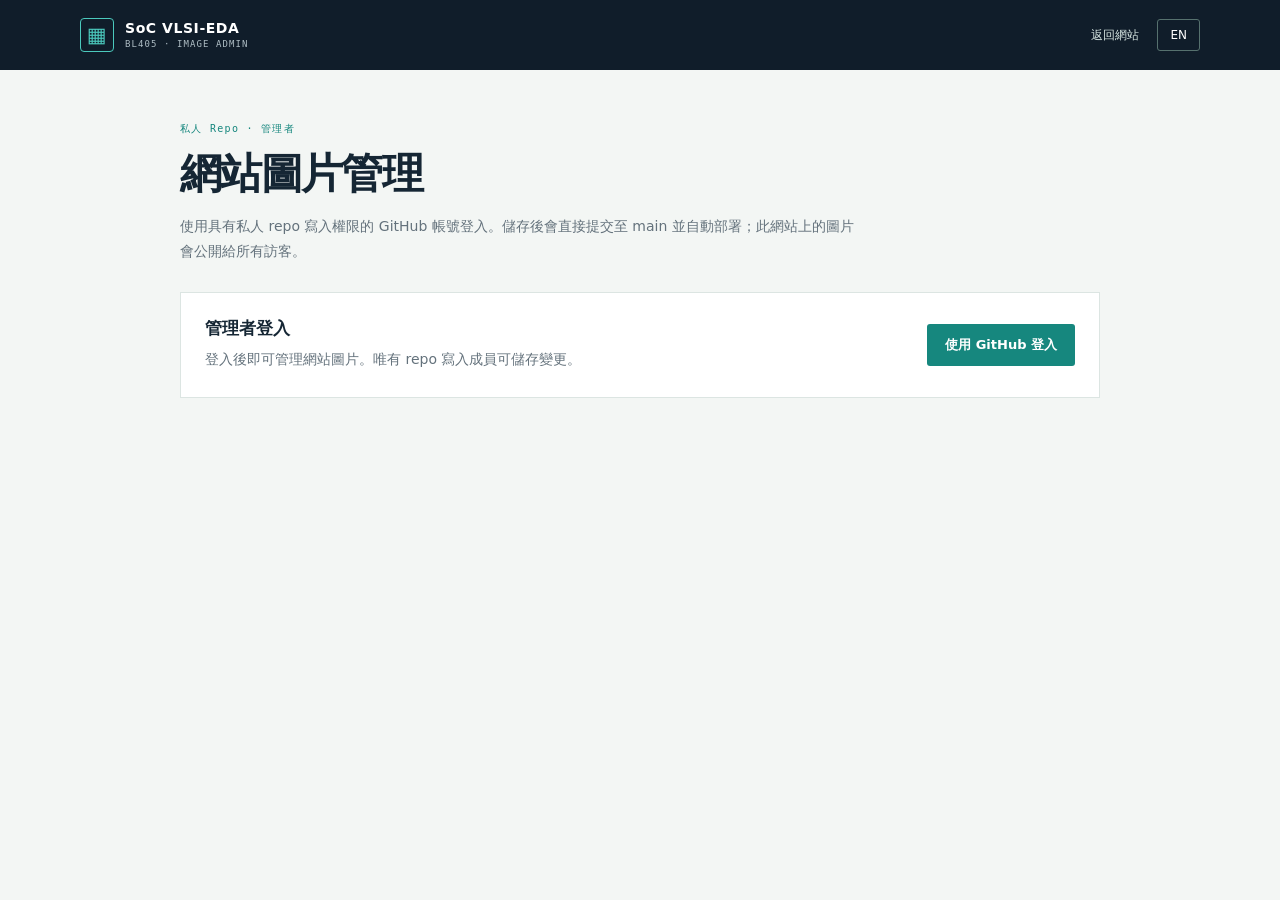
==== admin/index.html @ de1f6c14 "deploy: 首次發布實驗室公開網站產物 從私人來源版本 b32ccf1 的網站白名單建立全新歷史，包含首頁、管理介面、相簿及課程素材；私人 Worker、workflow 與原始 Git 歷史不在" ====
<!doctype html>
<html lang="zh-Hant">
  <head>
    <meta charset="utf-8" />
    <meta name="viewport" content="width=device-width, initial-scale=1" />
    <meta name="theme-color" content="#101d2a" />
    <title>圖片管理｜SoC VLSI-EDA Laboratory</title>
    <link rel="stylesheet" href="admin.css" />
  </head>
  <body>
    <header class="admin-header">
      <a class="admin-brand" href="../"><span class="brand-mark" aria-hidden="true">▦</span><span>SoC VLSI-EDA <small>BL405 · IMAGE ADMIN</small></span></a>
      <div class="header-actions">
        <a class="back-link" href="../#gallery" data-i18n="back">返回網站</a>
        <button class="language-toggle" id="language-toggle" type="button" aria-label="切換語言">EN</button>
      </div>
    </header>

    <main class="admin-main">
      <section class="admin-intro">
        <p class="eyebrow" data-i18n="eyebrow">PRIVATE REPOSITORY · ADMIN</p>
        <h1 data-i18n="title">網站圖片管理</h1>
        <p data-i18n="intro">使用具有私人 repo 寫入權限的 GitHub 帳號登入。儲存後會直接提交至 main 並自動部署；此網站上的圖片會公開給所有訪客。</p>
      </section>

      <section class="setup-notice" id="setup-notice" hidden>
        <h2 data-i18n="setupTitle">管理服務尚未啟用</h2>
        <p data-i18n="setupBody">請先完成 Cloudflare Worker 與 GitHub App 設定，再填入管理 API 網址。</p>
      </section>

      <section class="auth-card" id="auth-card" hidden>
        <div>
          <h2 data-i18n="loginTitle">管理者登入</h2>
          <p id="auth-status" data-i18n="loginHelp">登入後即可管理網站圖片。唯有 repo 寫入成員可儲存變更。</p>
        </div>
        <a class="primary-button" id="login-link" href="#" data-i18n="loginButton">使用 GitHub 登入</a>
      </section>

      <div id="editor" hidden>
        <div class="signed-in-bar">
          <p><span data-i18n="signedInAs">目前登入：</span><strong id="user-login"></strong></p>
          <button class="secondary-button" id="logout-button" type="button" data-i18n="logout">登出</button>
        </div>

        <section class="editor-card">
          <div class="card-heading">
            <div><p class="eyebrow" data-i18n="fixedEyebrow">IMAGE SLOTS</p><h2 data-i18n="fixedTitle">首頁與教授照片</h2></div>
            <p data-i18n="fixedHelp">選擇首頁或教授照片位置並上傳替換。</p>
          </div>
          <form id="slot-form" class="editor-form">
            <label><span data-i18n="slotLabel">圖片位置</span><select id="slot-select" required></select></label>
            <label class="file-picker"><span data-i18n="imageLabel">替換圖片</span><input id="slot-file" type="file" accept="image/jpeg,image/png,image/webp" required /><small data-i18n="fileHint">JPG、PNG 或 WebP；單張上限 10 MiB，會優先轉為 WebP 以減少檔案大小。</small></label>
            <div class="preview-frame"><img id="slot-preview" alt="" hidden /><span id="slot-preview-empty" data-i18n="previewEmpty">選擇圖片後預覽</span></div>
            <button class="primary-button" type="submit" data-i18n="saveSlot">儲存圖片</button>
            <p class="form-status" id="slot-status" role="status" aria-live="polite"></p>
          </form>
        </section>

        <section class="editor-card">
          <div class="card-heading">
            <div><p class="eyebrow" data-i18n="membersEyebrow">MEMBERS</p><h2 data-i18n="membersTitle">成員資料與照片</h2></div>
            <p data-i18n="membersHelp">選擇成員卡片，可單獨修改姓名或替換照片。姓名與照片都會公開顯示。</p>
          </div>
          <div class="member-admin-grid" id="member-admin-grid"></div>
        </section>

        <section class="editor-card">
          <div class="card-heading">
            <div><p class="eyebrow" data-i18n="galleryEyebrow">GALLERY</p><h2 data-i18n="galleryTitle">活動相簿</h2></div>
            <p data-i18n="galleryHelp">新增照片，或選擇既有項目替換照片及修改說明。</p>
          </div>
          <form id="gallery-form" class="editor-form gallery-form">
            <label><span data-i18n="galleryTarget">相簿項目</span><select id="gallery-target" required></select></label>
            <label><span data-i18n="dateLabel">活動日期</span><input id="gallery-date" type="date" /></label>
            <label><span data-i18n="titleZh">標題（繁體中文）</span><input id="gallery-title-zh" type="text" maxlength="120" /></label>
            <label><span data-i18n="titleEn">標題（English）</span><input id="gallery-title-en" type="text" maxlength="120" /></label>
            <label><span data-i18n="descriptionZh">說明（繁體中文）</span><textarea id="gallery-description-zh" rows="3" maxlength="800"></textarea></label>
            <label><span data-i18n="descriptionEn">說明（English）</span><textarea id="gallery-description-en" rows="3" maxlength="800"></textarea></label>
            <label class="file-picker"><span data-i18n="galleryImage">活動照片</span><input id="gallery-file" type="file" accept="image/jpeg,image/png,image/webp" /><small data-i18n="galleryFileHint">新增項目必須選照片；修改既有項目時可只改文字。</small></label>
            <div class="preview-frame"><img id="gallery-preview" alt="" hidden /><span id="gallery-preview-empty" data-i18n="previewEmpty">選擇圖片後預覽</span></div>
            <button class="primary-button" type="submit" data-i18n="saveGallery">儲存相簿項目</button>
            <p class="form-status" id="gallery-status" role="status" aria-live="polite"></p>
          </form>
          <div class="gallery-admin-list" id="gallery-admin-list"></div>
        </section>
      </div>

      <p class="page-status" id="page-status" role="status" aria-live="polite"></p>
    </main>

    <script src="config.js"></script>
    <script src="admin.js"></script>
  </body>
</html>
---- admin/admin.css ----
:root { color-scheme: light; --ink: #152634; --muted: #64727c; --teal: #16877e; --line: #dce5e2; --paper: #f3f6f4; --white: #fff; }
* { box-sizing: border-box; }
body { margin: 0; background: var(--paper); color: var(--ink); font-family: "DM Sans", "Noto Sans TC", system-ui, sans-serif; }
button, input, select, textarea { font: inherit; }
[hidden] { display: none !important; }
.admin-header { min-height: 70px; padding: 12px max(24px, calc((100vw - 1120px) / 2)); display: flex; align-items: center; justify-content: space-between; gap: 20px; background: #101d2a; color: #fff; }
.admin-brand { display: flex; align-items: center; gap: 11px; color: inherit; font-size: 14px; font-weight: 700; letter-spacing: .04em; text-decoration: none; }
.brand-mark { display: grid; width: 34px; height: 34px; place-items: center; border: 1px solid #4bc9bd; border-radius: 4px; color: #4bc9bd; font-size: 21px; }
.admin-brand small { display: block; margin-top: 3px; color: #aebdc4; font: 9px/1.3 "DM Mono", monospace; letter-spacing: .12em; }
.header-actions { display: flex; align-items: center; gap: 18px; }
.back-link { color: #d7e6e2; font-size: 12px; text-decoration: none; }
.language-toggle { border: 1px solid #56716e; border-radius: 3px; padding: 8px 12px; background: transparent; color: #fff; cursor: pointer; font-size: 12px; }
.admin-main { width: min(920px, calc(100% - 36px)); margin: 0 auto; padding: 52px 0 90px; }
.admin-intro { max-width: 680px; margin-bottom: 28px; }
.eyebrow { margin: 0 0 10px; color: var(--teal); font: 10px/1.4 "DM Mono", monospace; letter-spacing: .13em; }
h1, h2, p { margin-top: 0; }
.admin-intro h1 { margin-bottom: 12px; font-size: clamp(30px, 6vw, 42px); letter-spacing: -.04em; }
.admin-intro > p:last-child, .card-heading > p, .auth-card p, .setup-notice p { margin: 0; color: var(--muted); font-size: 14px; line-height: 1.8; }
.setup-notice, .auth-card, .editor-card { border: 1px solid var(--line); background: var(--white); }
.setup-notice { padding: 24px; border-left: 4px solid #dcaa58; }
.setup-notice h2 { margin-bottom: 8px; font-size: 17px; }
.auth-card { display: flex; align-items: center; justify-content: space-between; gap: 22px; padding: 24px; }
.auth-card h2 { margin-bottom: 7px; font-size: 17px; }
.primary-button, .secondary-button { display: inline-flex; min-height: 42px; align-items: center; justify-content: center; border: 0; border-radius: 3px; padding: 0 18px; cursor: pointer; font-size: 13px; font-weight: 700; text-decoration: none; }
.primary-button { background: var(--teal); color: #fff; }
.primary-button:hover { background: #0e6d66; }
.secondary-button { border: 1px solid var(--line); background: #fff; color: var(--ink); }
.primary-button:disabled, .secondary-button:disabled { cursor: wait; opacity: .65; }
.signed-in-bar { display: flex; align-items: center; justify-content: space-between; gap: 16px; margin: 24px 0 16px; border: 1px solid var(--line); padding: 12px 16px; background: #fff; }
.signed-in-bar p { margin: 0; color: var(--muted); font-size: 13px; }
.signed-in-bar strong { color: var(--ink); }
.editor-card { margin-top: 18px; padding: clamp(20px, 4vw, 30px); }
.card-heading { display: flex; align-items: end; justify-content: space-between; gap: 20px; padding-bottom: 20px; border-bottom: 1px solid var(--line); }
.card-heading h2 { margin: 0; font-size: 21px; }
.card-heading > p { max-width: 360px; font-size: 12px; }
.editor-form { display: grid; grid-template-columns: 1fr 1fr; gap: 16px; padding-top: 22px; }
.editor-form label { display: flex; min-width: 0; flex-direction: column; gap: 7px; color: #334651; font-size: 12px; font-weight: 600; }
.editor-form input:not([type="file"]), .editor-form select, .editor-form textarea { width: 100%; min-height: 42px; border: 1px solid #cfdad6; border-radius: 3px; padding: 10px 12px; background: #fff; color: var(--ink); }
.editor-form textarea { min-height: 88px; resize: vertical; }
.editor-form input:focus, .editor-form select:focus, .editor-form textarea:focus { outline: 2px solid #71c8c0; outline-offset: 1px; }
.file-picker { grid-column: 1 / -1; }
.file-picker input { padding: 9px; border: 1px dashed #b9c9c4; background: #f8faf9; }
.file-picker small { color: var(--muted); font-size: 11px; font-weight: 400; line-height: 1.6; }
.preview-frame { display: grid; min-height: 190px; grid-column: 1 / -1; place-items: center; overflow: hidden; border: 1px dashed #b9c9c4; background: #f8faf9; color: #85928e; font-size: 12px; }
.preview-frame img { display: block; max-width: 100%; max-height: 340px; object-fit: contain; }
.editor-form > .primary-button { justify-self: start; }
.form-status { align-self: center; margin: 0; color: var(--muted); font-size: 12px; }
.form-status[data-kind="error"], .page-status[data-kind="error"] { color: #a33b31; }
.form-status[data-kind="success"], .page-status[data-kind="success"] { color: #14756c; }
.gallery-admin-list { display: grid; gap: 10px; margin-top: 22px; }
.gallery-admin-item { display: flex; align-items: center; gap: 13px; border-top: 1px solid var(--line); padding-top: 13px; }
.gallery-admin-item img { width: 74px; height: 58px; object-fit: cover; background: var(--paper); }
.gallery-admin-item h3 { margin: 0; font-size: 13px; }
.gallery-admin-item p { margin: 4px 0 0; color: var(--muted); font-size: 11px; }
.gallery-admin-item button { margin-left: auto; }
.member-admin-grid { display: grid; grid-template-columns: repeat(auto-fill, minmax(245px, 1fr)); gap: 14px; padding-top: 22px; }
.member-admin-card { min-width: 0; border: 1px solid var(--line); background: #fff; }
.member-admin-summary { display: flex; min-height: 104px; align-items: center; gap: 12px; padding: 12px; }
.member-admin-summary img { width: 76px; height: 76px; flex: 0 0 76px; border-radius: 3px; object-fit: cover; background: var(--paper); }
.member-admin-summary-copy { min-width: 0; flex: 1; }
.member-admin-summary-copy span { color: var(--muted); font: 10px/1.4 "DM Mono", monospace; }
.member-admin-summary-copy h3 { overflow-wrap: anywhere; margin: 4px 0 0; font-size: 14px; }
.member-admin-summary .secondary-button { min-height: 36px; padding: 0 12px; }
.member-admin-form { display: grid; gap: 12px; border-top: 1px solid var(--line); padding: 14px; }
.member-admin-form label { display: flex; min-width: 0; flex-direction: column; gap: 7px; color: #334651; font-size: 12px; font-weight: 600; }
.member-admin-form input:not([type="file"]) { width: 100%; min-height: 42px; border: 1px solid #cfdad6; border-radius: 3px; padding: 10px 12px; background: #fff; color: var(--ink); }
.member-admin-form input:focus { outline: 2px solid #71c8c0; outline-offset: 1px; }
.member-admin-form input[type="file"] { width: 100%; padding: 9px; border: 1px dashed #b9c9c4; background: #f8faf9; }
.member-admin-form small { color: var(--muted); font-size: 11px; font-weight: 400; line-height: 1.6; }
.member-admin-preview { display: grid; min-height: 118px; place-items: center; overflow: hidden; border: 1px dashed #b9c9c4; background: #f8faf9; }
.member-admin-preview img { display: block; max-width: 100%; max-height: 180px; object-fit: contain; }
.member-admin-actions { display: flex; flex-wrap: wrap; gap: 8px; }
.member-admin-status { min-height: 18px; margin: 0; color: var(--muted); font-size: 11px; }
.member-admin-status[data-kind="error"] { color: #a33b31; }
.member-admin-status[data-kind="success"] { color: #14756c; }
.page-status { min-height: 24px; margin: 15px 0 0; color: var(--muted); font-size: 12px; }
@media (max-width: 650px) {
  .admin-header { min-height: 62px; padding: 10px 16px; }
  .admin-main { width: min(100% - 28px, 920px); padding-top: 34px; }
  .auth-card, .card-heading { align-items: stretch; flex-direction: column; }
  .auth-card .primary-button { align-self: flex-start; }
  .editor-form { grid-template-columns: 1fr; }
  .file-picker, .preview-frame { grid-column: auto; }
  .member-admin-grid { grid-template-columns: 1fr; }
}
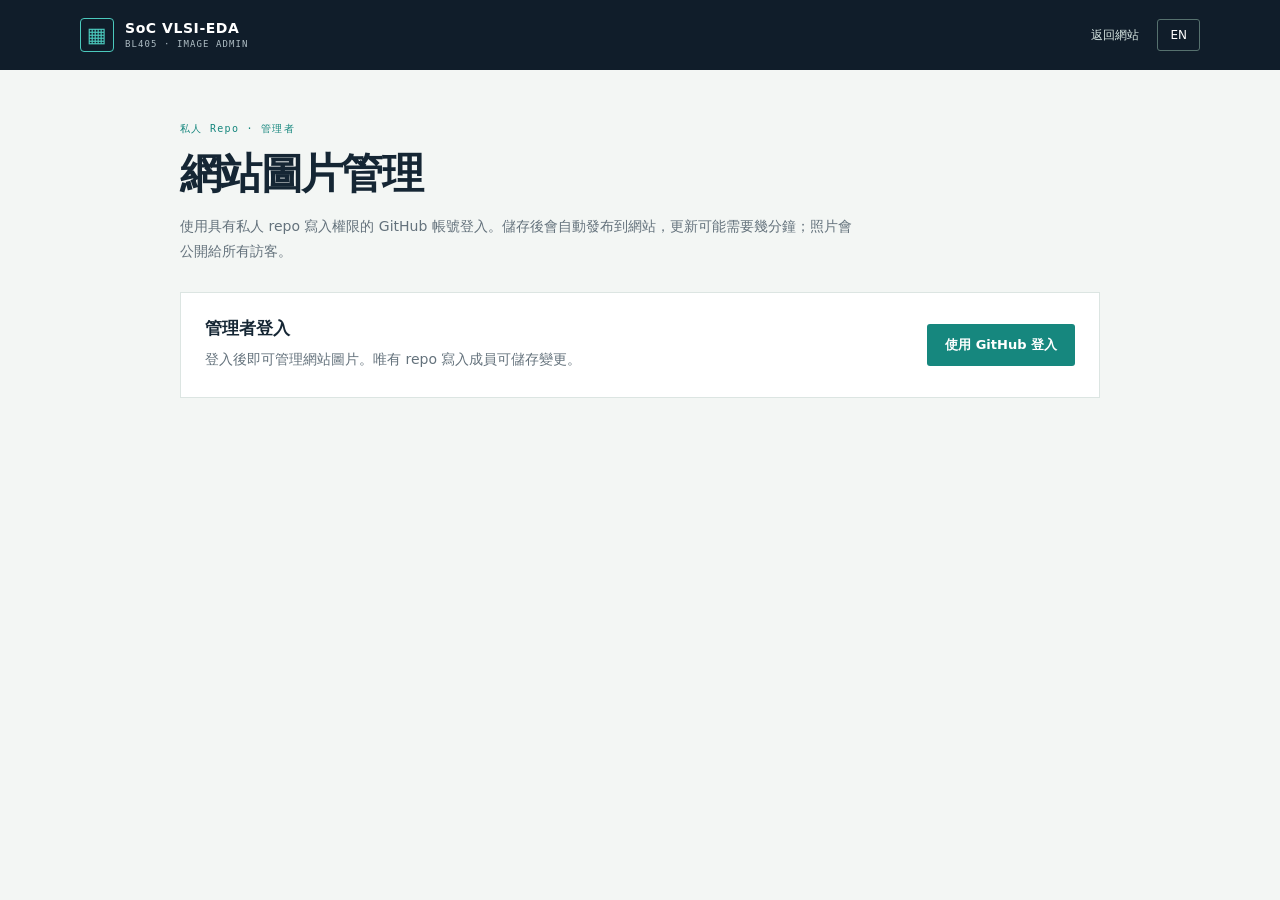
==== commit d3f1b4d0: "deploy: 同步實驗室網站（adb7948） 由 Cloudflare 建置同步已驗證的公開頁面與素材；私人程式與 Git 歷史保留在來源 repo。  Source-Commit: adb794" ====
--- a/admin/index.html
+++ b/admin/index.html
@@ -20,7 +20,7 @@
       <section class="admin-intro">
         <p class="eyebrow" data-i18n="eyebrow">PRIVATE REPOSITORY · ADMIN</p>
         <h1 data-i18n="title">網站圖片管理</h1>
-        <p data-i18n="intro">使用具有私人 repo 寫入權限的 GitHub 帳號登入。儲存後會直接提交至 main 並自動部署；此網站上的圖片會公開給所有訪客。</p>
+        <p data-i18n="intro">使用具有私人 repo 寫入權限的 GitHub 帳號登入。儲存後會自動發布到網站，更新可能需要幾分鐘；照片會公開給所有訪客。</p>
       </section>
 
       <section class="setup-notice" id="setup-notice" hidden>
